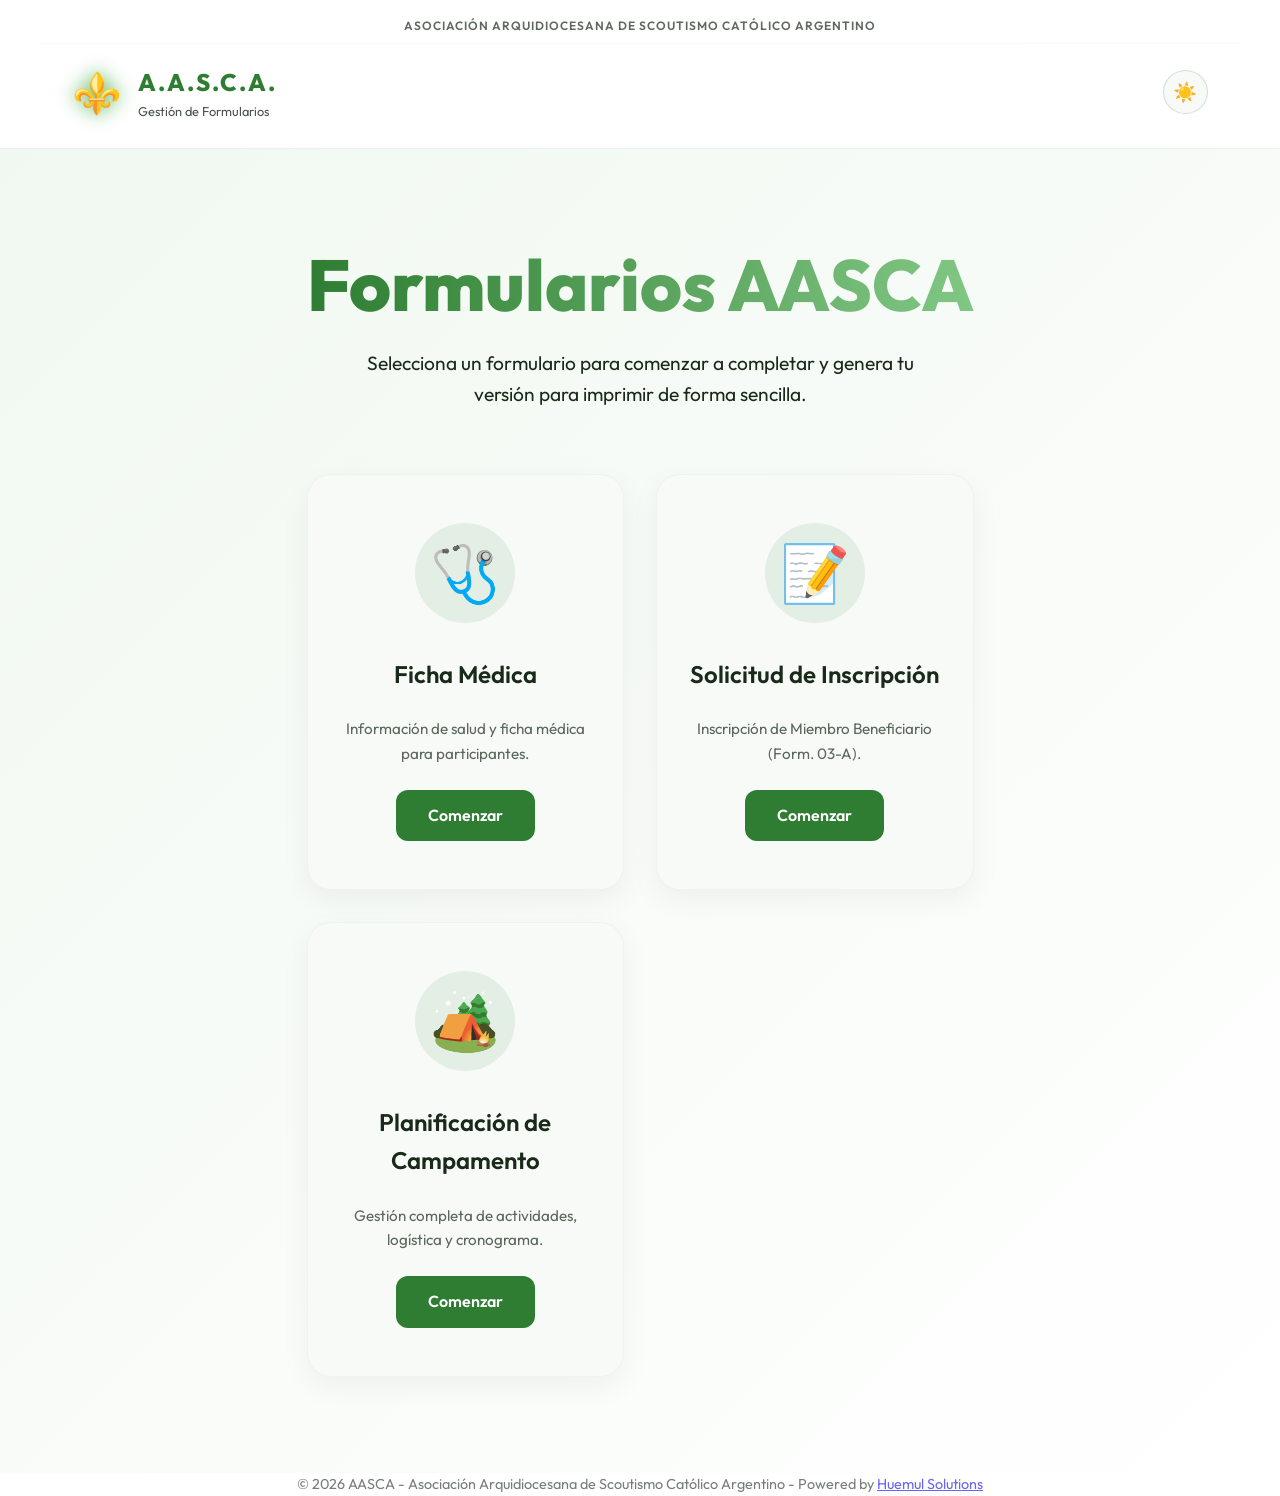
==== index.html @ 26312c13 "Add files via upload" ====
<!DOCTYPE html>
<html lang="es">
<head>
    <meta charset="UTF-8">
    <meta name="viewport" content="width=device-width, initial-scale=1.0">
    <title>Formularios AASCA - Gestión Scout</title>
    <meta name="description" content="Sistema de gestión y llenado de formularios para la Asociación Arquidiocesana de Scoutismo Católico Argentino.">
    <link rel="stylesheet" href="css/style.css">
    <link rel="preconnect" href="https://fonts.googleapis.com">
    <link rel="preconnect" href="https://fonts.gstatic.com" crossorigin>
    <link href="https://fonts.googleapis.com/css2?family=Outfit:wght@300;400;600;800&display=swap" rel="stylesheet">
</head>
<body class="light-mode">
    <header>
        <div class="header-top container">
            <span class="official-text">ASOCIACIÓN ARQUIDIOCESANA DE SCOUTISMO CATÓLICO ARGENTINO</span>
        </div>
        <nav class="container">
            <div class="logo">
                <span class="logo-icon">⚜️</span>
                <div class="logo-text">
                    <span class="logo-main">A.A.S.C.A.</span>
                    <span class="logo-sub">Gestión de Formularios</span>
                </div>
            </div>
            <div class="nav-actions">
                <button id="theme-toggle" aria-label="Cambiar tema">
                    <span class="icon-sun">☀️</span>
                    <span class="icon-moon">🌙</span>
                </button>
            </div>
        </nav>
    </header>

    <main>
        <section class="hero">
            <div class="container">
                <h1 class="fade-in">Formularios AASCA</h1>
                <p class="hero-subtitle fade-in">Selecciona un formulario para comenzar a completar y genera tu versión para imprimir de forma sencilla.</p>
                
                <div class="grid-forms">
                    <a href="pages/ficha-medica.html" class="form-card fade-in">
                        <div class="card-icon">🩺</div>
                        <h3>Ficha Médica</h3>
                        <p>Información de salud y ficha médica para participantes.</p>
                        <span class="btn-secondary">Comenzar</span>
                    </a>
                    
                    <a href="pages/f-inscripcion.html" class="form-card fade-in">
                        <div class="card-icon">📝</div>
                        <h3>Solicitud de Inscripción</h3>
                        <p>Inscripción de Miembro Beneficiario (Form. 03-A).</p>
                        <span class="btn-secondary">Comenzar</span>
                    </a>
                    
                    <a href="pages/planificacion.html" class="form-card fade-in">
                        <div class="card-icon">🏕️</div>
                        <h3>Planificación de Campamento</h3>
                        <p>Gestión completa de actividades, logística y cronograma.</p>
                        <span class="btn-secondary">Comenzar</span>
                    </a>
                </div>
            </div>
        </section>
    </main>

    <footer class="container">
        <p>&copy; 2026 AASCA - Asociación Arquidiocesana de Scoutismo Católico Argentino - Powered by <a href="https://www.linkedin.com/in/agustinandrada-fwd/">Huemul Solutions</a></p>
    </footer>

    <script src="js/script.js"></script>
</body>
</html>
---- css/style.css ----
:root {
    /* Color Palette - Light Mode */
    --bg-color: #ffffff;
    --text-color: #1a2a1a;
    --primary-color: #2e7d32; /* Scout Green */
    --primary-light: #4caf50;
    --accent-color: #81c784;
    --card-bg: #f8faf8;
    --hero-gradient: linear-gradient(135deg, #f1f8f1 0%, #ffffff 100%);
    --nav-bg: rgba(255, 255, 255, 0.8);
    --shadow: 0 10px 30px rgba(0, 0, 0, 0.05);
    --transition: all 0.3s cubic-bezier(0.4, 0, 0.2, 1);
}

body.dark-mode {
    /* Color Palette - Dark Mode */
    --bg-color: #0d1b2a; /* Deep Navy Blue */
    --text-color: #e0e1dd;
    --primary-color: #2e7d32; /* Scout Green */
    --primary-light: #4caf50;
    --accent-color: #81c784;
    --card-bg: #1b263b;
    --hero-gradient: linear-gradient(135deg, #0d1b2a 0%, #1b263b 100%);
    --nav-bg: rgba(13, 27, 42, 0.8);
    --shadow: 0 10px 30px rgba(0, 0, 0, 0.3);
}

* {
    margin: 0;
    padding: 0;
    box-sizing: border-box;
}

body {
    font-family: 'Outfit', sans-serif;
    background-color: var(--bg-color);
    color: var(--text-color);
    line-height: 1.6;
    transition: var(--transition);
    overflow-x: hidden;
}

.container {
    max-width: 1200px;
    margin: 0 auto;
    padding: 0 2rem;
}

/* Header & Nav */
header {
    padding: 0.5rem 0 1.5rem 0;
    position: sticky;
    top: 0;
    z-index: 1000;
    background: var(--nav-bg);
    backdrop-filter: blur(10px);
    border-bottom: 1px solid rgba(46, 125, 50, 0.1);
}

.header-top {
    font-size: 0.75rem;
    font-weight: 600;
    text-align: center;
    padding: 0.5rem 0;
    opacity: 0.7;
    border-bottom: 1px solid rgba(46, 125, 50, 0.05);
    margin-bottom: 1rem;
    letter-spacing: 1px;
}


nav {
    display: flex;
    justify-content: space-between;
    align-items: center;
}

.logo {
    display: flex;
    align-items: center;
    gap: 1rem;
}

.logo-icon {
    font-size: 2.5rem;
    filter: drop-shadow(0 0 10px var(--primary-light));
}

.logo-text {
    display: flex;
    flex-direction: column;
}

.logo-main {
    font-size: 1.5rem;
    font-weight: 800;
    letter-spacing: 2px;
    color: var(--primary-color);
}

.logo-sub {
    font-size: 0.8rem;
    font-weight: 400;
    opacity: 0.8;
}

/* Hero Section */
.hero {
    padding: 6rem 0;
    background: var(--hero-gradient);
    min-height: 80vh;
    display: flex;
    align-items: center;
    text-align: center;
}

h1 {
    font-size: clamp(2.5rem, 8vw, 4.5rem);
    font-weight: 800;
    margin-bottom: 1.5rem;
    background: linear-gradient(90deg, var(--primary-color), var(--accent-color));
    -webkit-background-clip: text;
    background-clip: text;
    -webkit-text-fill-color: transparent;
    line-height: 1.1;
}

.hero-subtitle {
    font-size: 1.2rem;
    max-width: 600px;
    margin: 0 auto 4rem;
    opacity: 0.8;
}

/* Grid & Cards */
.grid-forms {
    display: grid;
    grid-template-columns: repeat(auto-fit, minmax(300px, 1fr));
    gap: 2rem;
    perspective: 1000px;
}

.form-card {
    background: var(--card-bg);
    padding: 3rem 2rem;
    border-radius: 24px;
    text-decoration: none;
    color: inherit;
    transition: var(--transition);
    border: 1px solid rgba(46, 125, 50, 0.05);
    box-shadow: var(--shadow);
    display: flex;
    flex-direction: column;
    align-items: center;
    gap: 1.5rem;
}

.form-card:hover {
    transform: translateY(-10px) rotateX(5deg);
    border-color: var(--primary-light);
    box-shadow: 0 20px 40px rgba(46, 125, 50, 0.15);
}

.card-icon {
    font-size: 3.5rem;
    background: rgba(46, 125, 50, 0.1);
    width: 100px;
    height: 100px;
    display: flex;
    align-items: center;
    justify-content: center;
    border-radius: 50%;
    margin-bottom: 0.5rem;
}

.form-card h3 {
    font-size: 1.5rem;
    font-weight: 600;
}

.form-card p {
    text-align: center;
    font-size: 0.95rem;
    opacity: 0.7;
}

.btn-secondary {
    margin-top: auto;
    background: var(--primary-color);
    color: white;
    padding: 0.8rem 2rem;
    border-radius: 12px;
    font-weight: 600;
    transition: var(--transition);
}

.form-card:hover .btn-secondary {
    background: var(--primary-light);
    transform: scale(1.05);
}

/* Theme Toggle */
#theme-toggle {
    background: var(--card-bg);
    border: 1px solid rgba(46, 125, 50, 0.2);
    padding: 0.6rem;
    border-radius: 50%;
    cursor: pointer;
    font-size: 1.2rem;
    display: flex;
    align-items: center;
    justify-content: center;
    transition: var(--transition);
}

#theme-toggle:hover {
    transform: rotate(15deg) scale(1.1);
}

.icon-sun { display: block; }
.icon-moon { display: none; }

body.dark-mode .icon-sun { display: none; }
body.dark-mode .icon-moon { display: block; }

/* Footer */
footer {
    padding: 4rem 0;
    text-align: center;
    font-size: 0.9rem;
    opacity: 0.6;
}

/* Animations */
.fade-in {
    animation: fadeIn 0.8s ease-out forwards;
    opacity: 0;
}

@keyframes fadeIn {
    from {
        opacity: 0;
        transform: translateY(20px);
    }
    to {
        opacity: 1;
        transform: translateY(0);
    }
}

.grid-forms .fade-in:nth-child(2) { animation-delay: 0.2s; }
.grid-forms .fade-in:nth-child(3) { animation-delay: 0.4s; }

/* Responsive */
@media (max-width: 768px) {
    .hero {
        padding: 4rem 0;
    }
    h1 {
        font-size: 3rem;
    }
}
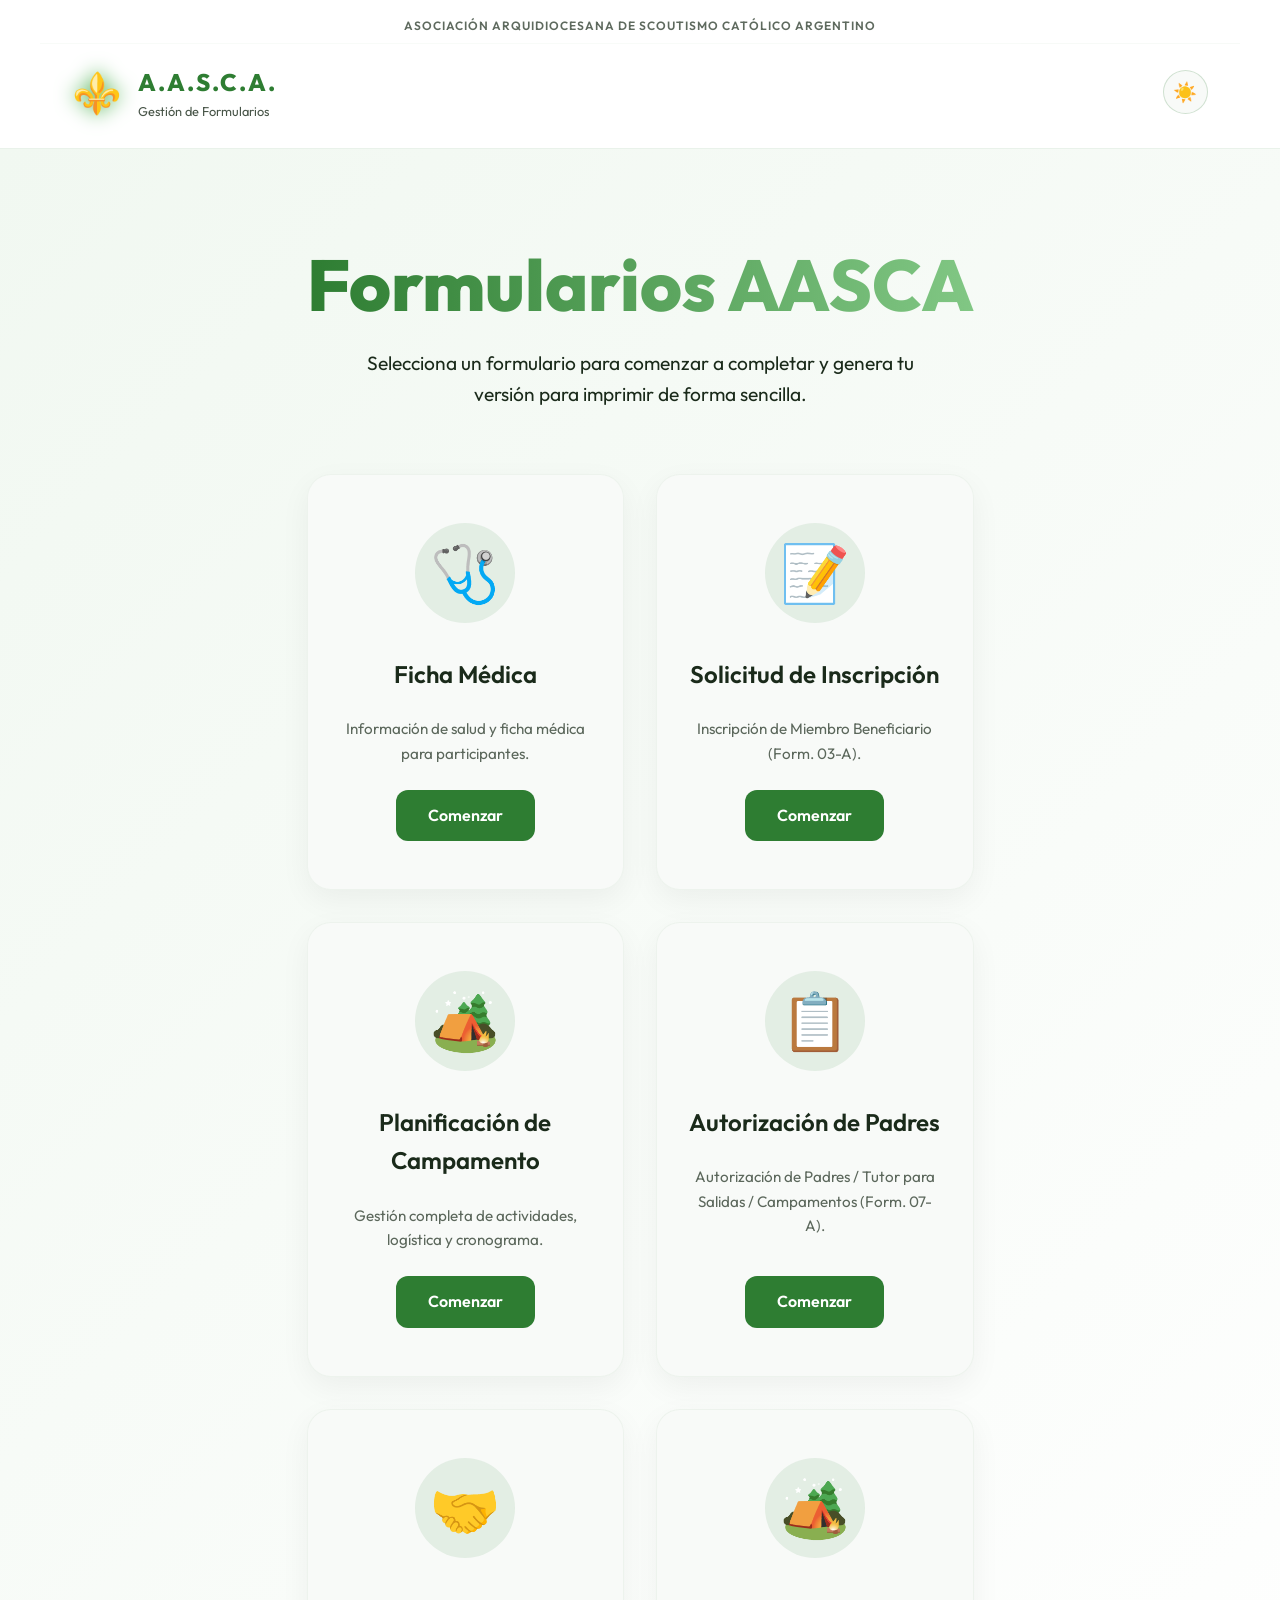
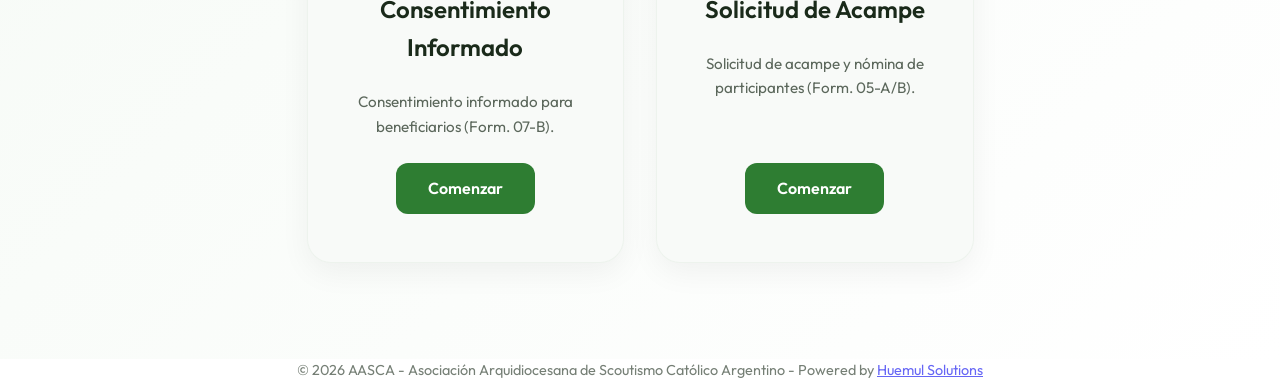
==== commit cb9cf5ef: "agregado de nuevos formularios" ====
--- a/index.html
+++ b/index.html
@@ -59,6 +59,27 @@
                         <p>Gestión completa de actividades, logística y cronograma.</p>
                         <span class="btn-secondary">Comenzar</span>
                     </a>
+
+                    <a href="pages/autorizacion-padres.html" class="form-card fade-in">
+                        <div class="card-icon">📋</div>
+                        <h3>Autorización de Padres</h3>
+                        <p>Autorización de Padres / Tutor para Salidas / Campamentos (Form. 07-A).</p>
+                        <span class="btn-secondary">Comenzar</span>
+                    </a>
+
+                    <a href="pages/consentimiento-informado.html" class="form-card fade-in">
+                        <div class="card-icon">🤝</div>
+                        <h3>Consentimiento Informado</h3>
+                        <p>Consentimiento informado para beneficiarios (Form. 07-B).</p>
+                        <span class="btn-secondary">Comenzar</span>
+                    </a>
+
+                    <a href="pages/solicitud-acampe.html" class="form-card fade-in">
+                        <div class="card-icon">🏕️</div>
+                        <h3>Solicitud de Acampe</h3>
+                        <p>Solicitud de acampe y nómina de participantes (Form. 05-A/B).</p>
+                        <span class="btn-secondary">Comenzar</span>
+                    </a>
                 </div>
             </div>
         </section>
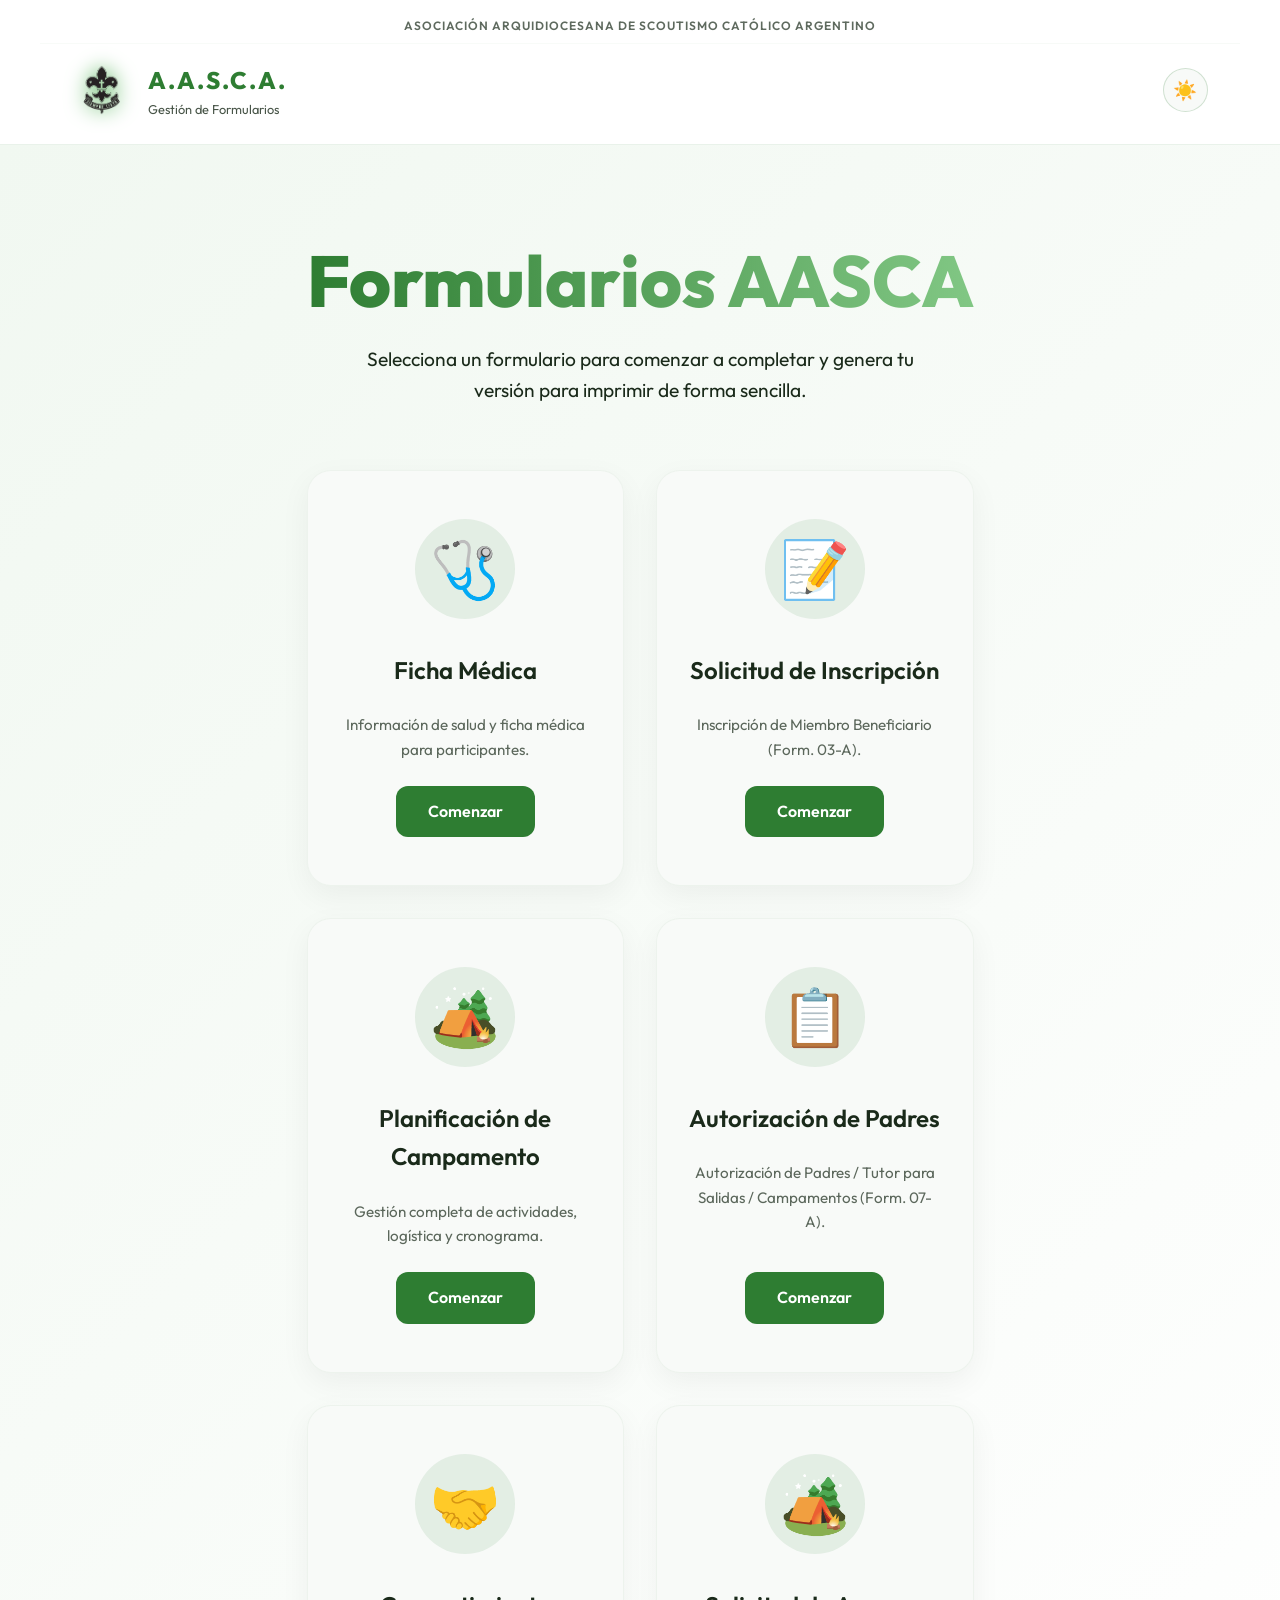
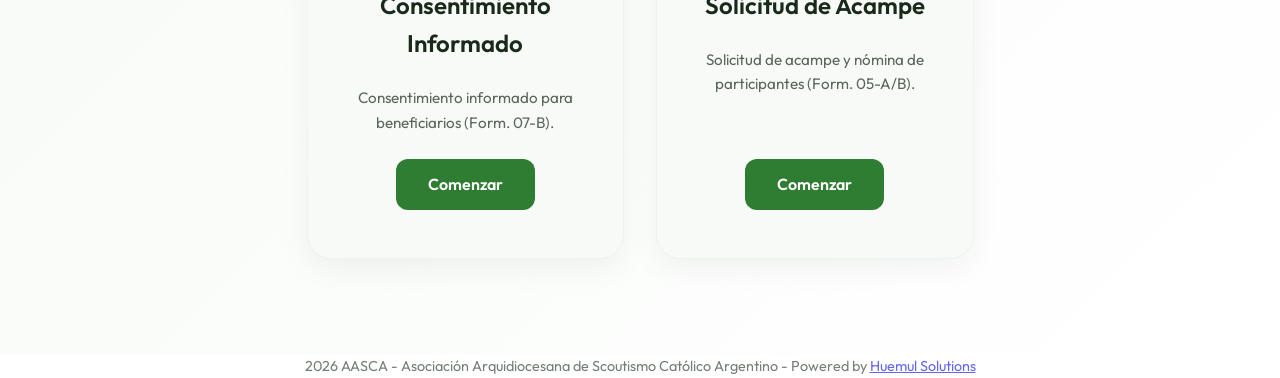
==== commit 8bad33e1: "reemplazo flor de liz institucional" ====
--- a/index.html
+++ b/index.html
@@ -9,6 +9,12 @@
     <link rel="preconnect" href="https://fonts.googleapis.com">
     <link rel="preconnect" href="https://fonts.gstatic.com" crossorigin>
     <link href="https://fonts.googleapis.com/css2?family=Outfit:wght@300;400;600;800&display=swap" rel="stylesheet">
+    <script>
+        (function() {
+            const savedTheme = localStorage.getItem('theme') || (window.matchMedia('(prefers-color-scheme: dark)').matches ? 'dark' : 'light');
+            document.documentElement.className = savedTheme + '-mode';
+        })();
+    </script>
 </head>
 <body class="light-mode">
     <header>
@@ -17,7 +23,7 @@
         </div>
         <nav class="container">
             <div class="logo">
-                <span class="logo-icon">⚜️</span>
+                <img src="assets/flor.png" alt="Logo AASCA" class="logo-image">
                 <div class="logo-text">
                     <span class="logo-main">A.A.S.C.A.</span>
                     <span class="logo-sub">Gestión de Formularios</span>
@@ -86,7 +92,7 @@
     </main>
 
     <footer class="container">
-        <p>&copy; 2026 AASCA - Asociación Arquidiocesana de Scoutismo Católico Argentino - Powered by <a href="https://www.linkedin.com/in/agustinandrada-fwd/">Huemul Solutions</a></p>
+        <p>2026 AASCA - Asociación Arquidiocesana de Scoutismo Católico Argentino - Powered by <a href="https://www.linkedin.com/in/agustinandrada-fwd/">Huemul Solutions</a></p>
     </footer>
 
     <script src="js/script.js"></script>
--- a/css/style.css
+++ b/css/style.css
@@ -86,6 +86,13 @@
     filter: drop-shadow(0 0 10px var(--primary-light));
 }
 
+.logo-image {
+    width: 60px;
+    height: 60px;
+    object-fit: contain;
+    filter: drop-shadow(0 0 10px var(--primary-light));
+}
+
 .logo-text {
     display: flex;
     flex-direction: column;
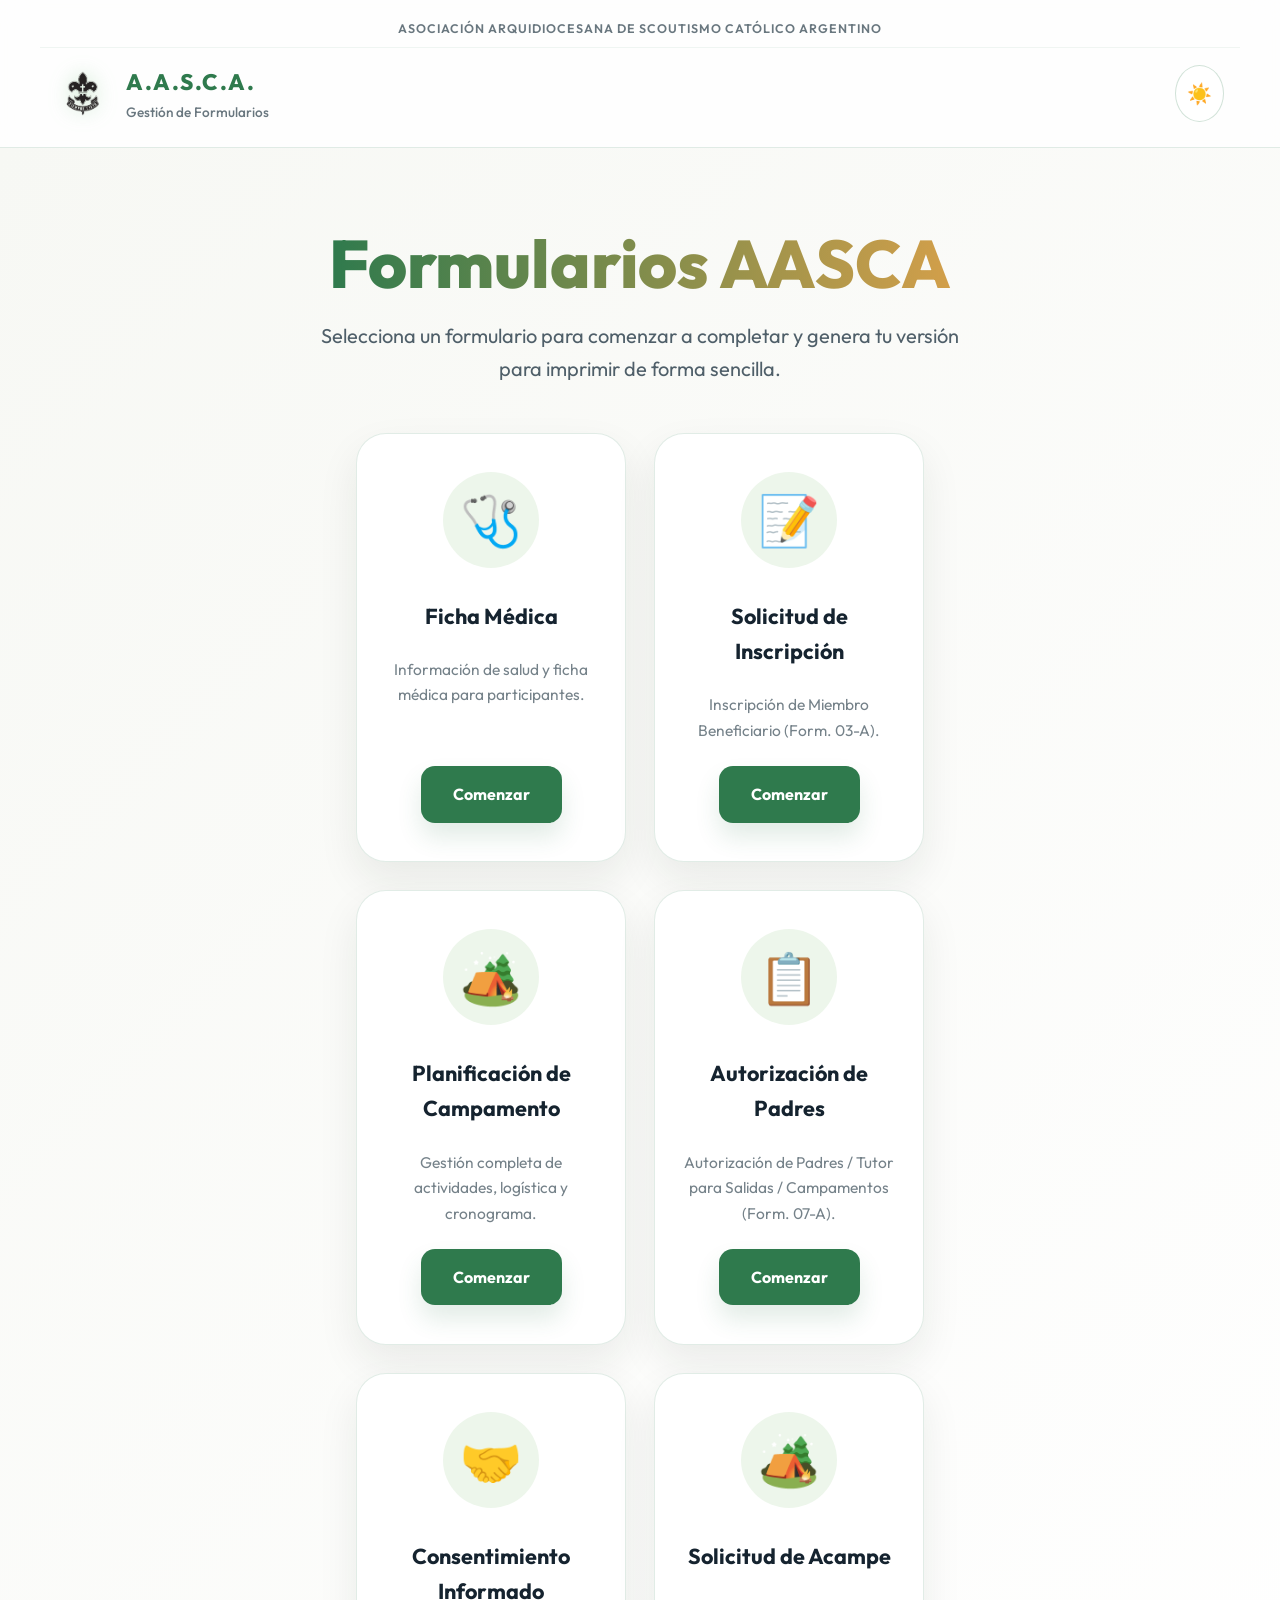
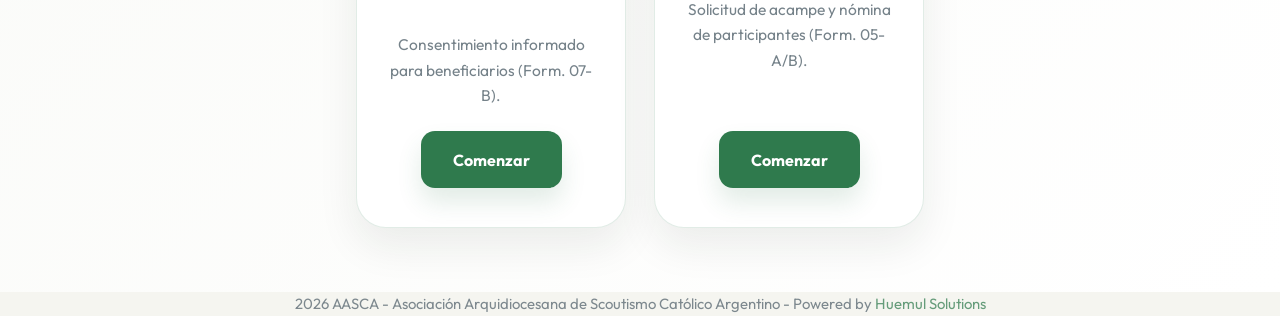
==== commit 0158075e: "Comienzo modificaciones pedidas por mapache" ====
--- a/index.html
+++ b/index.html
@@ -13,6 +13,9 @@
         (function() {
             const savedTheme = localStorage.getItem('theme') || (window.matchMedia('(prefers-color-scheme: dark)').matches ? 'dark' : 'light');
             document.documentElement.className = savedTheme + '-mode';
+            document.addEventListener('DOMContentLoaded', () => {
+                document.body.className = savedTheme + '-mode';
+            });
         })();
     </script>
 </head>
--- a/css/style.css
+++ b/css/style.css
@@ -1,28 +1,37 @@
 :root {
     /* Color Palette - Light Mode */
-    --bg-color: #ffffff;
-    --text-color: #1a2a1a;
-    --primary-color: #2e7d32; /* Scout Green */
-    --primary-light: #4caf50;
-    --accent-color: #81c784;
-    --card-bg: #f8faf8;
-    --hero-gradient: linear-gradient(135deg, #f1f8f1 0%, #ffffff 100%);
-    --nav-bg: rgba(255, 255, 255, 0.8);
-    --shadow: 0 10px 30px rgba(0, 0, 0, 0.05);
-    --transition: all 0.3s cubic-bezier(0.4, 0, 0.2, 1);
-}
-
-body.dark-mode {
-    /* Color Palette - Dark Mode */
-    --bg-color: #0d1b2a; /* Deep Navy Blue */
-    --text-color: #e0e1dd;
-    --primary-color: #2e7d32; /* Scout Green */
-    --primary-light: #4caf50;
-    --accent-color: #81c784;
-    --card-bg: #1b263b;
-    --hero-gradient: linear-gradient(135deg, #0d1b2a 0%, #1b263b 100%);
-    --nav-bg: rgba(13, 27, 42, 0.8);
-    --shadow: 0 10px 30px rgba(0, 0, 0, 0.3);
+    --bg-color: #f5f5f0;
+    --surface-color: #ffffff;
+    --text-color: #15232f;
+    --muted-text: #4f5f69;
+    --primary-color: #2f7a4d;
+    --primary-light: #6bbf73;
+    --accent-color: #d29f4a;
+    --border-color: rgba(47, 122, 77, 0.14);
+    --card-bg: #ffffff;
+    --hero-gradient: linear-gradient(135deg, #f7f8f4 0%, #ffffff 100%);
+    --nav-bg: rgba(255, 255, 255, 0.88);
+    --shadow: 0 18px 40px rgba(23, 41, 27, 0.08);
+    --focus-ring: rgba(111, 183, 90, 0.22);
+    --transition: all 0.28s cubic-bezier(0.4, 0, 0.2, 1);
+}
+
+.dark-mode,
+body.dark-mode,
+html.dark-mode {
+    --bg-color: #07131f;
+    --surface-color: #0f293b;
+    --text-color: #e7ecef;
+    --muted-text: #9fb8c6;
+    --primary-color: #6abf6d;
+    --primary-light: #97d68f;
+    --accent-color: #f2b85f;
+    --border-color: rgba(106, 191, 109, 0.18);
+    --card-bg: #12263a;
+    --hero-gradient: linear-gradient(135deg, #07131f 0%, #12263a 100%);
+    --nav-bg: rgba(9, 19, 31, 0.88);
+    --shadow: 0 18px 50px rgba(0, 0, 0, 0.32);
+    --focus-ring: rgba(106, 191, 109, 0.18);
 }
 
 * {
@@ -31,54 +40,80 @@
     box-sizing: border-box;
 }
 
+html {
+    scroll-behavior: smooth;
+}
+
 body {
+    min-height: 100vh;
     font-family: 'Outfit', sans-serif;
     background-color: var(--bg-color);
     color: var(--text-color);
-    line-height: 1.6;
+    line-height: 1.65;
     transition: var(--transition);
     overflow-x: hidden;
+}
+
+img,
+svg {
+    max-width: 100%;
+    display: block;
+}
+
+button,
+a {
+    font: inherit;
 }
 
 .container {
     max-width: 1200px;
     margin: 0 auto;
-    padding: 0 2rem;
+    padding: 0 1rem;
 }
 
 /* Header & Nav */
 header {
-    padding: 0.5rem 0 1.5rem 0;
+    padding: 0.75rem 0 1.5rem 0;
     position: sticky;
     top: 0;
     z-index: 1000;
     background: var(--nav-bg);
-    backdrop-filter: blur(10px);
-    border-bottom: 1px solid rgba(46, 125, 50, 0.1);
+    backdrop-filter: blur(16px);
+    border-bottom: 1px solid var(--border-color);
 }
 
 .header-top {
-    font-size: 0.75rem;
+    font-size: 0.78rem;
     font-weight: 600;
     text-align: center;
-    padding: 0.5rem 0;
-    opacity: 0.7;
-    border-bottom: 1px solid rgba(46, 125, 50, 0.05);
+    padding: 0.45rem 0;
+    opacity: 0.85;
+    border-bottom: 1px solid rgba(47, 122, 77, 0.08);
     margin-bottom: 1rem;
     letter-spacing: 1px;
-}
-
+    color: var(--muted-text);
+}
 
 nav {
     display: flex;
     justify-content: space-between;
     align-items: center;
+    gap: 1rem;
+    flex-wrap: wrap;
+}
+
+.nav-actions {
+    display: flex;
+    align-items: center;
+    gap: 0.75rem;
 }
 
 .logo {
     display: flex;
     align-items: center;
     gap: 1rem;
+    flex: 1;
+    min-width: 0;
 }
 
 .logo-icon {
@@ -87,10 +122,10 @@
 }
 
 .logo-image {
-    width: 60px;
-    height: 60px;
+    width: 54px;
+    height: 54px;
     object-fit: contain;
-    filter: drop-shadow(0 0 10px var(--primary-light));
+    filter: drop-shadow(0 0 10px rgba(107, 191, 115, 0.35));
 }
 
 .logo-text {
@@ -99,80 +134,90 @@
 }
 
 .logo-main {
-    font-size: 1.5rem;
+    font-size: 1.4rem;
     font-weight: 800;
-    letter-spacing: 2px;
+    letter-spacing: 1.5px;
     color: var(--primary-color);
 }
 
 .logo-sub {
-    font-size: 0.8rem;
-    font-weight: 400;
-    opacity: 0.8;
+    font-size: 0.85rem;
+    font-weight: 500;
+    opacity: 0.85;
+    color: var(--muted-text);
 }
 
 /* Hero Section */
 .hero {
-    padding: 6rem 0;
+    padding: 5rem 0 4rem;
     background: var(--hero-gradient);
-    min-height: 80vh;
-    display: flex;
-    align-items: center;
-    text-align: center;
+    min-height: 72vh;
+    display: flex;
+    align-items: center;
+    text-align: center;
+}
+
+.hero .container {
+    display: flex;
+    flex-direction: column;
+    align-items: center;
 }
 
 h1 {
-    font-size: clamp(2.5rem, 8vw, 4.5rem);
+    font-size: clamp(2.4rem, 7vw, 4.2rem);
     font-weight: 800;
-    margin-bottom: 1.5rem;
+    margin-bottom: 1.25rem;
     background: linear-gradient(90deg, var(--primary-color), var(--accent-color));
     -webkit-background-clip: text;
     background-clip: text;
     -webkit-text-fill-color: transparent;
-    line-height: 1.1;
+    line-height: 1.05;
 }
 
 .hero-subtitle {
-    font-size: 1.2rem;
-    max-width: 600px;
-    margin: 0 auto 4rem;
-    opacity: 0.8;
+    font-size: clamp(1rem, 2.2vw, 1.25rem);
+    max-width: 42rem;
+    margin: 0 auto 3rem;
+    opacity: 0.82;
+    color: var(--muted-text);
 }
 
 /* Grid & Cards */
 .grid-forms {
     display: grid;
-    grid-template-columns: repeat(auto-fit, minmax(300px, 1fr));
-    gap: 2rem;
-    perspective: 1000px;
+    grid-template-columns: repeat(auto-fit, minmax(260px, 1fr));
+    gap: 1.75rem;
+    align-items: stretch;
 }
 
 .form-card {
     background: var(--card-bg);
-    padding: 3rem 2rem;
-    border-radius: 24px;
+    padding: 2.4rem 1.75rem;
+    border-radius: 30px;
     text-decoration: none;
     color: inherit;
     transition: var(--transition);
-    border: 1px solid rgba(46, 125, 50, 0.05);
+    border: 1px solid var(--border-color);
     box-shadow: var(--shadow);
     display: flex;
     flex-direction: column;
     align-items: center;
-    gap: 1.5rem;
+    gap: 1.4rem;
+    min-height: 300px;
+    width: auto;
 }
 
 .form-card:hover {
-    transform: translateY(-10px) rotateX(5deg);
+    transform: translateY(-10px) rotateX(4deg);
     border-color: var(--primary-light);
-    box-shadow: 0 20px 40px rgba(46, 125, 50, 0.15);
+    box-shadow: 0 24px 50px rgba(0, 0, 0, 0.12);
 }
 
 .card-icon {
-    font-size: 3.5rem;
-    background: rgba(46, 125, 50, 0.1);
-    width: 100px;
-    height: 100px;
+    font-size: 3.1rem;
+    background: rgba(111, 183, 90, 0.12);
+    width: 96px;
+    height: 96px;
     display: flex;
     align-items: center;
     justify-content: center;
@@ -181,61 +226,75 @@
 }
 
 .form-card h3 {
-    font-size: 1.5rem;
-    font-weight: 600;
+    font-size: 1.35rem;
+    font-weight: 700;
+    text-align: center;
 }
 
 .form-card p {
     text-align: center;
-    font-size: 0.95rem;
-    opacity: 0.7;
+    font-size: 0.97rem;
+    opacity: 0.78;
+    color: var(--muted-text);
 }
 
 .btn-secondary {
     margin-top: auto;
     background: var(--primary-color);
     color: white;
-    padding: 0.8rem 2rem;
-    border-radius: 12px;
-    font-weight: 600;
+    padding: 0.95rem 2rem;
+    border-radius: 14px;
+    font-weight: 700;
     transition: var(--transition);
+    box-shadow: 0 14px 25px rgba(47, 122, 77, 0.14);
 }
 
 .form-card:hover .btn-secondary {
     background: var(--primary-light);
-    transform: scale(1.05);
-}
-
-/* Theme Toggle */
+    transform: scale(1.03);
+}
+
 #theme-toggle {
-    background: var(--card-bg);
-    border: 1px solid rgba(46, 125, 50, 0.2);
-    padding: 0.6rem;
+    background: var(--surface-color);
+    border: 1px solid rgba(47, 122, 77, 0.22);
+    padding: 0.7rem;
     border-radius: 50%;
     cursor: pointer;
-    font-size: 1.2rem;
+    font-size: 1.25rem;
     display: flex;
     align-items: center;
     justify-content: center;
     transition: var(--transition);
+    color: var(--text-color);
 }
 
 #theme-toggle:hover {
-    transform: rotate(15deg) scale(1.1);
+    transform: rotate(18deg) scale(1.05);
+    box-shadow: 0 10px 24px rgba(0, 0, 0, 0.08);
 }
 
 .icon-sun { display: block; }
 .icon-moon { display: none; }
 
-body.dark-mode .icon-sun { display: none; }
-body.dark-mode .icon-moon { display: block; }
+.dark-mode .icon-sun { display: none; }
+.dark-mode .icon-moon { display: block; }
 
 /* Footer */
 footer {
-    padding: 4rem 0;
-    text-align: center;
-    font-size: 0.9rem;
-    opacity: 0.6;
+    padding: 3rem 0 2rem;
+    text-align: center;
+    font-size: 0.93rem;
+    opacity: 0.72;
+    color: var(--muted-text);
+}
+
+footer a {
+    color: var(--primary-color);
+    text-decoration: none;
+}
+
+footer a:hover {
+    text-decoration: underline;
 }
 
 /* Animations */
@@ -258,12 +317,25 @@
 .grid-forms .fade-in:nth-child(2) { animation-delay: 0.2s; }
 .grid-forms .fade-in:nth-child(3) { animation-delay: 0.4s; }
 
-/* Responsive */
-@media (max-width: 768px) {
-    .hero {
-        padding: 4rem 0;
-    }
-    h1 {
-        font-size: 3rem;
-    }
-}
+/* Responsive Breakpoints */
+@media (max-width: 900px) {
+    .container { padding: 0 1.25rem; }
+    header { padding: 0.9rem 0 1.2rem; }
+    .hero { padding: 4rem 0 3rem; min-height: auto; }
+    .grid-forms { gap: 1.25rem; }
+    .form-card { padding: 2rem 1.5rem; }
+    .card-icon { width: 82px; height: 82px; }
+}
+
+@media (max-width: 680px) {
+    .header-top { font-size: 0.7rem; padding: 0.35rem 0; }
+    nav { justify-content: center; }
+    .logo { justify-content: center; }
+    .nav-actions { width: 100%; justify-content: center; }
+    .hero { padding: 3rem 0 2.5rem; }
+    .hero-subtitle { margin-bottom: 2rem; }
+    .grid-forms { grid-template-columns: 1fr; }
+    .form-card { min-height: auto; padding: 1.8rem 1.3rem; }
+    .btn-secondary { width: 100%; }
+    footer { padding: 2rem 0 1.5rem; font-size: 0.86rem; }
+}
